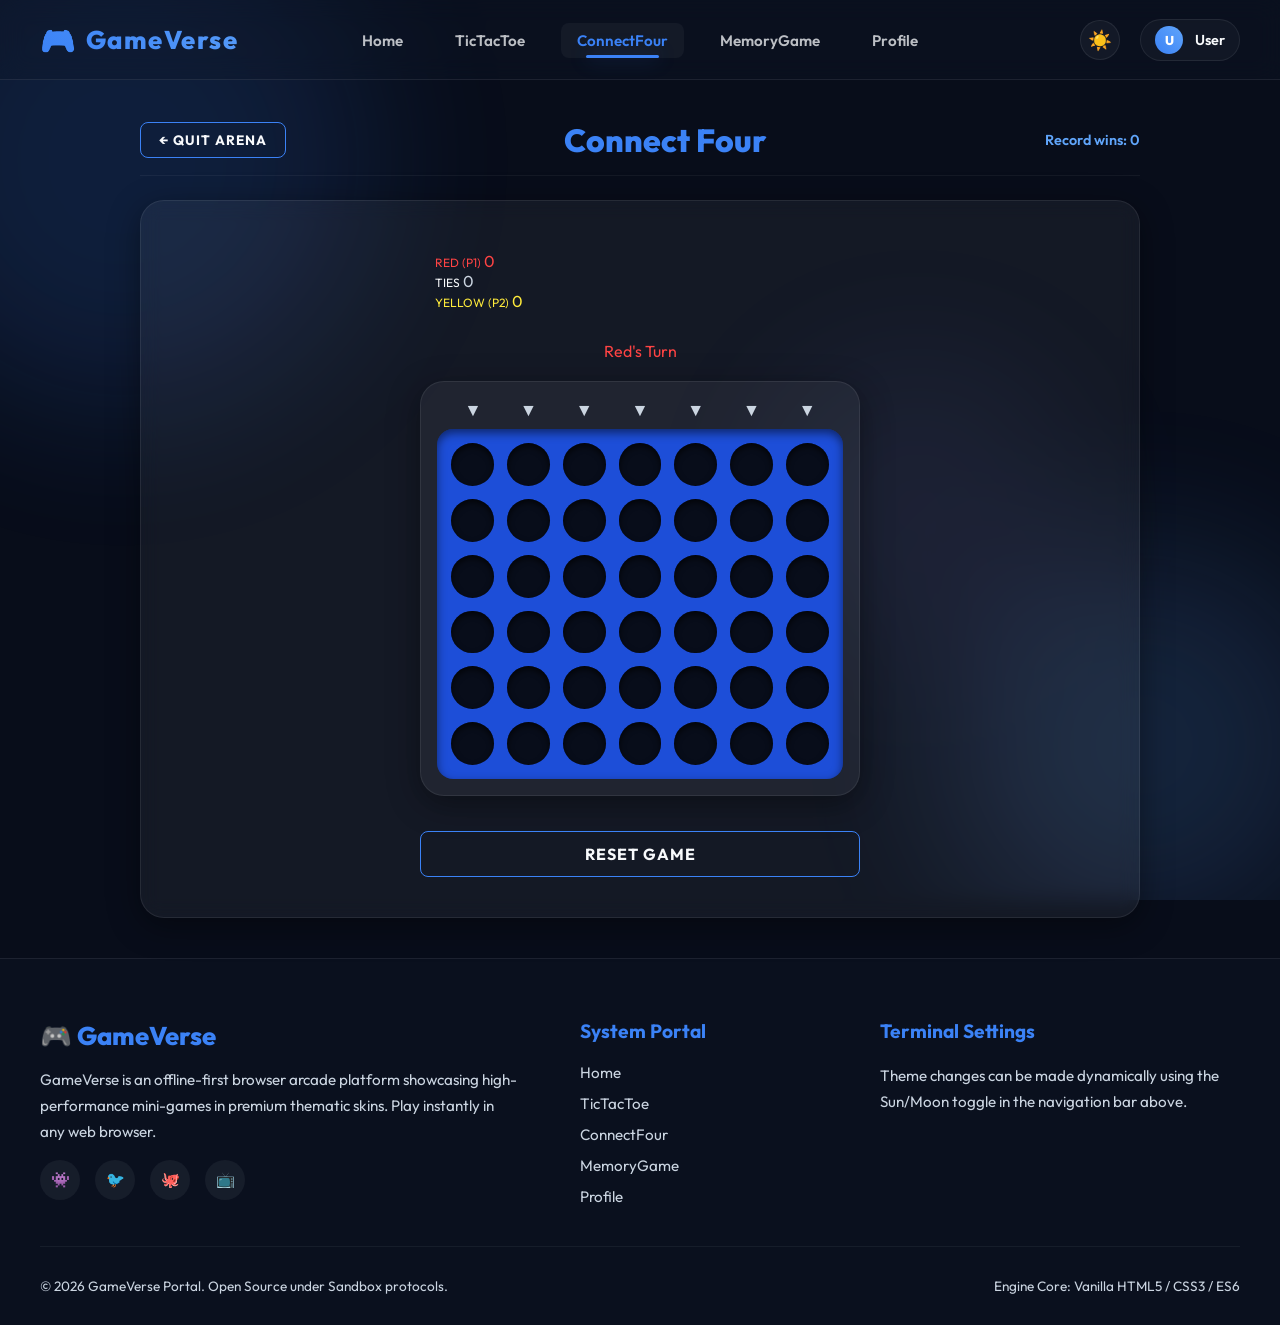
==== connectfour.html @ 1c269cae "Initialize GameVerse codebase" ====
<!DOCTYPE html>
<html lang="en">
<head>
  <meta charset="UTF-8">
  <meta name="viewport" content="width=device-width, initial-scale=1.0">
  <meta name="description" content="Play Connect Four on GameVerse. Drop tokens and align 4 in a row.">
  <title>Connect Four | GameVerse</title>
  <link rel="stylesheet" href="css/styles.css">
  <link rel="stylesheet" href="css/connectfour.css">
</head>
<body class="theme-dark">
  <!-- Background Effects -->
  <div class="background-canvas" id="bg-canvas">
    <div class="bg-shape bg-shape-1"></div>
    <div class="bg-shape bg-shape-2"></div>
    <div class="bg-shape bg-shape-3"></div>
  </div>

  <!-- Real-time Achievement Unlock Alert Banner -->
  <div class="achievement-banner" id="achievement-banner">
    <div class="achievement-banner-icon">🏆</div>
    <div class="achievement-banner-content">
      <span class="achievement-banner-label">Achievement Unlocked!</span>
      <span class="achievement-banner-title">First Victory</span>
      <span class="achievement-banner-desc">You won your first game match!</span>
    </div>
  </div>

  <!-- Header / Navigation Bar -->
  <header class="navbar">
    <a href="index.html" class="nav-brand">
      <span class="nav-brand-logo">🎮</span>
      <span>GameVerse</span>
    </a>
    
    <nav class="nav-menu" id="nav-menu">
      <ul class="nav-links">
        <li><a href="index.html">Home</a></li>
        <li><a href="tictactoe.html">TicTacToe</a></li>
        <li><a href="connectfour.html" class="active">ConnectFour</a></li>
        <li><a href="memory.html">MemoryGame</a></li>
        <li><a href="profile.html">Profile</a></li>
      </ul>
    </nav>
    
    <div class="nav-right-container">
      <button id="theme-toggle-btn" class="theme-toggle-btn" aria-label="Toggle Theme">☀️</button>
      <div class="nav-profile-widget" id="nav-profile-widget">
        <div class="nav-profile-avatar" id="nav-avatar">U</div>
        <span id="nav-username">User</span>
      </div>
    </div>
    
    <div class="burger-menu" id="burger-menu">
      <span></span>
      <span></span>
      <span></span>
    </div>
  </header>

  <!-- Play Arena Container -->
  <main id="main-content">
    <div class="play-arena-container">
      <div class="play-header">
        <a href="index.html" class="btn btn-secondary" style="padding: 8px 18px; font-size: 0.85rem;">← Quit Arena</a>
        <h2 class="play-title">Connect Four</h2>
        <div class="arena-game-stats" id="arena-game-stats" style="font-size: 0.9rem; font-weight: 600; color: var(--accent-secondary);">
          <!-- Live Records placeholder -->
        </div>
      </div>
      
      <!-- Playground viewport -->
      <div class="game-playground" id="game-playground">
        <div class="c4-container">
          <div class="rps-scoreboard" style="padding: 10px 15px; width: 100%; max-width: 440px;">
            <div class="rps-score-box">
              <span style="font-size: 0.75rem; text-transform: uppercase; color: #ff4444;">Red (P1)</span>
              <span id="c4-score-red" class="rps-score-val" style="color: #ff4444;">0</span>
            </div>
            <div class="rps-score-box">
              <span style="font-size: 0.75rem; text-transform: uppercase;">Ties</span>
              <span id="c4-score-ties" class="rps-score-val" style="color: var(--text-muted);">0</span>
            </div>
            <div class="rps-score-box">
              <span style="font-size: 0.75rem; text-transform: uppercase; color: #ffeb3b;">Yellow (P2)</span>
              <span id="c4-score-yellow" class="rps-score-val" style="color: #ffeb3b;">0</span>
            </div>
          </div>

          <div class="ttt-status" id="c4-status" style="color: #ff4444;">Red's Turn</div>

          <div class="c4-board-wrapper">
            <div class="c4-board-header" id="c4-board-header">
              <div class="c4-drop-indicator" data-col="0">▼</div>
              <div class="c4-drop-indicator" data-col="1">▼</div>
              <div class="c4-drop-indicator" data-col="2">▼</div>
              <div class="c4-drop-indicator" data-col="3">▼</div>
              <div class="c4-drop-indicator" data-col="4">▼</div>
              <div class="c4-drop-indicator" data-col="5">▼</div>
              <div class="c4-drop-indicator" data-col="6">▼</div>
            </div>
            <div class="c4-board" id="c4-board">
              <!-- Row 0 -->
              <div class="c4-cell" data-row="0" data-col="0"><div class="c4-hole"></div></div>
              <div class="c4-cell" data-row="0" data-col="1"><div class="c4-hole"></div></div>
              <div class="c4-cell" data-row="0" data-col="2"><div class="c4-hole"></div></div>
              <div class="c4-cell" data-row="0" data-col="3"><div class="c4-hole"></div></div>
              <div class="c4-cell" data-row="0" data-col="4"><div class="c4-hole"></div></div>
              <div class="c4-cell" data-row="0" data-col="5"><div class="c4-hole"></div></div>
              <div class="c4-cell" data-row="0" data-col="6"><div class="c4-hole"></div></div>
              <!-- Row 1 -->
              <div class="c4-cell" data-row="1" data-col="0"><div class="c4-hole"></div></div>
              <div class="c4-cell" data-row="1" data-col="1"><div class="c4-hole"></div></div>
              <div class="c4-cell" data-row="1" data-col="2"><div class="c4-hole"></div></div>
              <div class="c4-cell" data-row="1" data-col="3"><div class="c4-hole"></div></div>
              <div class="c4-cell" data-row="1" data-col="4"><div class="c4-hole"></div></div>
              <div class="c4-cell" data-row="1" data-col="5"><div class="c4-hole"></div></div>
              <div class="c4-cell" data-row="1" data-col="6"><div class="c4-hole"></div></div>
              <!-- Row 2 -->
              <div class="c4-cell" data-row="2" data-col="0"><div class="c4-hole"></div></div>
              <div class="c4-cell" data-row="2" data-col="1"><div class="c4-hole"></div></div>
              <div class="c4-cell" data-row="2" data-col="2"><div class="c4-hole"></div></div>
              <div class="c4-cell" data-row="2" data-col="3"><div class="c4-hole"></div></div>
              <div class="c4-cell" data-row="2" data-col="4"><div class="c4-hole"></div></div>
              <div class="c4-cell" data-row="2" data-col="5"><div class="c4-hole"></div></div>
              <div class="c4-cell" data-row="2" data-col="6"><div class="c4-hole"></div></div>
              <!-- Row 3 -->
              <div class="c4-cell" data-row="3" data-col="0"><div class="c4-hole"></div></div>
              <div class="c4-cell" data-row="3" data-col="1"><div class="c4-hole"></div></div>
              <div class="c4-cell" data-row="3" data-col="2"><div class="c4-hole"></div></div>
              <div class="c4-cell" data-row="3" data-col="3"><div class="c4-hole"></div></div>
              <div class="c4-cell" data-row="3" data-col="4"><div class="c4-hole"></div></div>
              <div class="c4-cell" data-row="3" data-col="5"><div class="c4-hole"></div></div>
              <div class="c4-cell" data-row="3" data-col="6"><div class="c4-hole"></div></div>
              <!-- Row 4 -->
              <div class="c4-cell" data-row="4" data-col="0"><div class="c4-hole"></div></div>
              <div class="c4-cell" data-row="4" data-col="1"><div class="c4-hole"></div></div>
              <div class="c4-cell" data-row="4" data-col="2"><div class="c4-hole"></div></div>
              <div class="c4-cell" data-row="4" data-col="3"><div class="c4-hole"></div></div>
              <div class="c4-cell" data-row="4" data-col="4"><div class="c4-hole"></div></div>
              <div class="c4-cell" data-row="4" data-col="5"><div class="c4-hole"></div></div>
              <div class="c4-cell" data-row="4" data-col="6"><div class="c4-hole"></div></div>
              <!-- Row 5 -->
              <div class="c4-cell" data-row="5" data-col="0"><div class="c4-hole"></div></div>
              <div class="c4-cell" data-row="5" data-col="1"><div class="c4-hole"></div></div>
              <div class="c4-cell" data-row="5" data-col="2"><div class="c4-hole"></div></div>
              <div class="c4-cell" data-row="5" data-col="3"><div class="c4-hole"></div></div>
              <div class="c4-cell" data-row="5" data-col="4"><div class="c4-hole"></div></div>
              <div class="c4-cell" data-row="5" data-col="5"><div class="c4-hole"></div></div>
              <div class="c4-cell" data-row="5" data-col="6"><div class="c4-hole"></div></div>
            </div>
          </div>

          <button id="c4-restart-btn" class="btn btn-secondary" style="width: 100%; max-width: 440px; margin-top: 15px;">Reset Game</button>
        </div>
      </div>
    </div>
  </main>

  <!-- Footer Section -->
  <footer>
    <div class="footer-content">
      <div class="footer-column">
        <div class="footer-logo">🎮 GameVerse</div>
        <p class="footer-about-text">GameVerse is an offline-first browser arcade platform showcasing high-performance mini-games in premium thematic skins. Play instantly in any web browser.</p>
        <div class="footer-socials">
          <a href="#" class="social-icon" aria-label="Discord">👾</a>
          <a href="#" class="social-icon" aria-label="X Twitter">🐦</a>
          <a href="#" class="social-icon" aria-label="GitHub">🐙</a>
          <a href="#" class="social-icon" aria-label="YouTube">📺</a>
        </div>
      </div>
      
      <div class="footer-column">
        <h4>System Portal</h4>
        <ul class="footer-links">
          <li><a href="index.html">Home</a></li>
          <li><a href="tictactoe.html">TicTacToe</a></li>
          <li><a href="connectfour.html">ConnectFour</a></li>
          <li><a href="memory.html">MemoryGame</a></li>
          <li><a href="profile.html">Profile</a></li>
        </ul>
      </div>
      
      <div class="footer-column">
        <h4>Terminal Settings</h4>
        <p class="footer-about-text" style="margin-bottom: 15px;">Theme changes can be made dynamically using the Sun/Moon toggle in the navigation bar above.</p>
      </div>
    </div>
    
    <div class="footer-bottom">
      <span>&copy; 2026 GameVerse Portal. Open Source under Sandbox protocols.</span>
      <span>Engine Core: Vanilla HTML5 / CSS3 / ES6</span>
    </div>
  </footer>

  <script src="js/state.js"></script>
  <script src="js/games/connectfour.js"></script>
  <script>
    document.addEventListener('DOMContentLoaded', () => {
      const updateStatsHeader = () => {
        const statsEl = document.getElementById('arena-game-stats');
        if (statsEl) {
          statsEl.textContent = `Record wins: ${window.GameState.stats.connectfourWins || 0}`;
        }
      };
      
      updateStatsHeader();
      window.GameState.onUpdate(updateStatsHeader);
    });
  </script>
</body>
</html>
---- css/styles.css ----
@import url('https://fonts.googleapis.com/css2?family=Outfit:wght@300;400;600;700;800&family=Share+Tech+Mono&display=swap');

/* --- Core Custom Design Tokens & Variables --- */
:root {
  --font-sans: 'Outfit', sans-serif;
  --font-mono: 'Share Tech Mono', monospace;
  
  --transition-normal: 0.3s cubic-bezier(0.25, 0.8, 0.25, 1);
  --transition-smooth: 0.5s cubic-bezier(0.4, 0, 0.2, 1);
  
  --border-radius-sm: 8px;
  --border-radius-md: 16px;
  --border-radius-lg: 24px;
  
  --nav-height: 80px;
}

/* --- Theme 1: Glassmorphism Dark (Default) --- */
body.theme-dark {
  --bg-color: #080d1a;
  --bg-secondary: rgba(15, 23, 42, 0.45);
  --bg-card: rgba(255, 255, 255, 0.05);
  --bg-glass: rgba(15, 23, 42, 0.35);
  
  --text-color: #f8fafc;
  --text-muted: #cbd5e1;
  
  --accent-color: #3b82f6;        /* Royal Blue */
  --accent-secondary: #60a5fa;    /* Sky Blue */
  --accent-tertiary: #818cf8;     /* Indigo */
  
  --glow-primary: 0 0 20px rgba(59, 130, 246, 0.4);
  --glow-secondary: 0 0 20px rgba(96, 165, 250, 0.3);
  --border-glow: 1px solid rgba(255, 255, 255, 0.08);
  
  --font-family: var(--font-sans);
  --font-heading: var(--font-sans);
  --card-shadow: 0 8px 32px 0 rgba(0, 0, 0, 0.4);
}

/* --- Theme 2: Glassmorphism Light --- */
body.theme-light {
  --bg-color: #f0f9ff;            /* Sky tint */
  --bg-secondary: rgba(255, 255, 255, 0.55);
  --bg-card: rgba(255, 255, 255, 0.65);
  --bg-glass: rgba(255, 255, 255, 0.45);
  
  --text-color: #0f172a;          /* Slate Dark */
  --text-muted: #475569;
  
  --accent-color: #1d4ed8;        /* Vivid Royal Blue */
  --accent-secondary: #2563eb;    /* Medium Blue */
  --accent-tertiary: #4f46e5;     /* Deep Indigo */
  
  --glow-primary: 0 4px 15px rgba(29, 78, 216, 0.15);
  --glow-secondary: 0 4px 15px rgba(37, 99, 213, 0.15);
  --border-glow: 1px solid rgba(15, 23, 42, 0.08);
  
  --font-family: var(--font-sans);
  --font-heading: var(--font-sans);
  --card-shadow: 0 8px 24px 0 rgba(148, 163, 184, 0.12);
}

/* --- Reset & Base Settings --- */
* {
  box-sizing: border-box;
  margin: 0;
  padding: 0;
}

body {
  background-color: var(--bg-color);
  color: var(--text-color);
  font-family: var(--font-family);
  min-height: 100vh;
  display: flex;
  flex-direction: column;
  overflow-x: hidden;
  position: relative;
  transition: background-color var(--transition-smooth), color var(--transition-normal);
}

a {
  text-decoration: none;
  color: inherit;
}

input, button, select {
  font-family: inherit;
}

/* --- Dynamic Background Canvas / Shapes --- */
.background-canvas {
  position: fixed;
  top: 0;
  left: 0;
  width: 100vw;
  height: 100vh;
  z-index: -1;
  pointer-events: none;
  overflow: hidden;
}

.bg-shape {
  position: absolute;
  border-radius: 50%;
  filter: blur(80px);
  opacity: 0.15;
  animation: floatShape 20s infinite alternate ease-in-out;
  transition: opacity var(--transition-smooth), filter var(--transition-smooth);
}

body.theme-light .bg-shape {
  opacity: 0.08;
  filter: blur(100px);
}

.bg-shape-1 {
  width: 500px;
  height: 500px;
  background-color: var(--accent-color);
  top: -10%;
  left: -10%;
}

.bg-shape-2 {
  width: 400px;
  height: 400px;
  background-color: var(--accent-secondary);
  bottom: -5%;
  right: -5%;
  animation-delay: -5s;
}

.bg-shape-3 {
  width: 300px;
  height: 300px;
  background-color: var(--accent-tertiary);
  top: 40%;
  left: 60%;
  animation-delay: -10s;
  opacity: 0.08;
}

/* --- Keyframe Animations --- */
@keyframes floatShape {
  0% { transform: translate(0, 0) rotate(0deg); }
  100% { transform: translate(50px, 40px) rotate(180deg); }
}

@keyframes pulseGlow {
  0%, 100% {
    text-shadow: 0 0 10px rgba(96, 165, 250, 0.4), 0 0 20px rgba(96, 165, 250, 0.2);
  }
  50% {
    text-shadow: 0 0 20px rgba(129, 140, 248, 0.6), 0 0 30px rgba(129, 140, 248, 0.4);
  }
}

@keyframes spin {
  0% { transform: rotate(0deg); }
  100% { transform: rotate(360deg); }
}

@keyframes slideInUp {
  from {
    opacity: 0;
    transform: translateY(30px);
  }
  to {
    opacity: 1;
    transform: translateY(0);
  }
}

/* --- Container View Setup --- */
main {
  flex: 1;
  width: 100%;
  max-width: 1400px;
  margin: 0 auto;
  padding: 40px 20px;
  position: relative;
}

.view-container {
  display: none;
  animation: slideInUp 0.4s ease-out forwards;
}

.view-container.active {
  display: block;
}

/* --- Header / Navigation Bar --- */
.navbar {
  height: var(--nav-height);
  background-color: var(--bg-glass);
  backdrop-filter: blur(12px);
  -webkit-backdrop-filter: blur(12px);
  border-bottom: var(--border-glow);
  position: sticky;
  top: 0;
  left: 0;
  width: 100%;
  z-index: 100;
  display: flex;
  align-items: center;
  justify-content: space-between;
  padding: 0 40px;
  transition: background-color var(--transition-normal), border-bottom var(--transition-normal);
}

.nav-profile-widget {
  display: flex;
  align-items: center;
  gap: 12px;
  font-size: 0.9rem;
  font-weight: 600;
  background: rgba(255, 255, 255, 0.03);
  padding: 6px 14px;
  border-radius: 50px;
  border: var(--border-glow);
  max-width: fit-content;
  transition: background var(--transition-normal);
}

body.theme-light .nav-profile-widget {
  background: rgba(15, 23, 42, 0.05);
}

.nav-profile-avatar {
  width: 28px;
  height: 28px;
  border-radius: 50%;
  background: linear-gradient(45deg, var(--accent-color), var(--accent-secondary));
  display: flex;
  align-items: center;
  justify-content: center;
  color: #fff;
  font-size: 0.8rem;
  font-weight: 800;
}

/* Navigation Links (Centered) */
.nav-menu {
  flex: 2;
  display: flex;
  justify-content: center;
}

.nav-links {
  display: flex;
  align-items: center;
  gap: 20px;
  list-style: none;
}

.nav-links a {
  font-weight: 600;
  font-size: 0.95rem;
  color: var(--text-color);
  opacity: 0.75;
  transition: all var(--transition-normal);
  padding: 8px 16px;
  border-radius: var(--border-radius-sm);
  position: relative;
}

.nav-links a:hover, .nav-links a.active {
  opacity: 1;
  color: var(--accent-color);
}

.nav-links a.active {
  background-color: rgba(255, 255, 255, 0.04);
}

body.theme-light .nav-links a.active {
  background-color: rgba(15, 23, 42, 0.04);
}

.nav-links a.active::after {
  content: '';
  position: absolute;
  bottom: 0;
  left: 20%;
  right: 20%;
  height: 3px;
  background-color: var(--accent-color);
  box-shadow: var(--glow-primary);
  border-radius: 2px;
}

/* Brand logo and theme toggle (Right Aligned) */
.nav-right-container {
  flex: 1;
  display: flex;
  align-items: center;
  justify-content: flex-end;
  gap: 20px;
}

.nav-brand {
  flex: 1;
  display: flex;
  align-items: center;
  justify-content: flex-start;
  gap: 8px;
  font-family: var(--font-heading);
  font-weight: 800;
  font-size: 1.6rem;
  letter-spacing: 1.5px;
  background: linear-gradient(45deg, var(--accent-color), var(--accent-secondary));
  -webkit-background-clip: text;
  -webkit-text-fill-color: transparent;
}

.nav-brand-logo {
  font-size: 1.8rem;
}

/* Theme toggle sun/moon icon */
.theme-toggle-btn {
  background: rgba(255, 255, 255, 0.04);
  border: var(--border-glow);
  width: 40px;
  height: 40px;
  border-radius: 50%;
  cursor: pointer;
  display: flex;
  align-items: center;
  justify-content: center;
  font-size: 1.2rem;
  transition: all var(--transition-normal);
}

body.theme-light .theme-toggle-btn {
  background: rgba(15, 23, 42, 0.04);
}

.theme-toggle-btn:hover {
  transform: scale(1.1);
  border-color: var(--accent-color);
  box-shadow: var(--glow-primary);
}

.burger-menu {
  display: none;
  flex-direction: column;
  gap: 6px;
  cursor: pointer;
  z-index: 101;
}

.burger-menu span {
  display: block;
  width: 25px;
  height: 3px;
  background-color: var(--text-color);
  transition: all var(--transition-normal);
}

.burger-menu.active span:nth-child(1) { transform: translateY(9px) rotate(45deg); }
.burger-menu.active span:nth-child(2) { opacity: 0; }
.burger-menu.active span:nth-child(3) { transform: translateY(-9px) rotate(-45deg); }

/* --- Common UI Components --- */
.btn {
  display: inline-flex;
  align-items: center;
  justify-content: center;
  gap: 10px;
  padding: 12px 28px;
  font-weight: 700;
  font-size: 1rem;
  border-radius: var(--border-radius-sm);
  cursor: pointer;
  transition: all var(--transition-normal);
  border: none;
  position: relative;
  overflow: hidden;
  text-transform: uppercase;
  letter-spacing: 1px;
}

.btn-primary {
  background: linear-gradient(45deg, var(--accent-color), var(--accent-secondary));
  color: #ffffff;
  box-shadow: var(--glow-primary);
}

.btn-primary:hover {
  transform: translateY(-2px);
  box-shadow: var(--glow-secondary);
}

.btn-secondary {
  background-color: transparent;
  color: var(--text-color);
  border: 1px solid var(--accent-color);
}

.btn-secondary:hover {
  background-color: rgba(255, 255, 255, 0.05);
  box-shadow: var(--glow-primary);
}

body.theme-light .btn-secondary:hover {
  background-color: rgba(15, 23, 42, 0.03);
}

.card {
  background-color: var(--bg-card);
  border: var(--border-glow);
  border-radius: var(--border-radius-md);
  padding: 24px;
  transition: all var(--transition-normal);
  position: relative;
  box-shadow: var(--card-shadow);
  backdrop-filter: blur(10px);
}

.card:hover {
  transform: translateY(-5px);
  border-color: var(--accent-color);
}

.page-title-section {
  text-align: center;
  margin-bottom: 40px;
}

.page-title {
  font-family: var(--font-heading);
  font-size: 3rem;
  font-weight: 800;
  margin-bottom: 12px;
  background: linear-gradient(45deg, var(--accent-color), var(--accent-secondary));
  -webkit-background-clip: text;
  -webkit-text-fill-color: transparent;
}

.page-subtitle {
  font-size: 1.2rem;
  color: var(--text-muted);
}

.section-title {
  font-family: var(--font-heading);
  font-size: 2.5rem;
  font-weight: 700;
  margin: 60px 0 30px;
  text-align: center;
}

/* --- Views Layouts --- */

/* 1. Home Page */
.hero-section {
  min-height: 70vh;
  display: flex;
  flex-direction: column;
  justify-content: center;
  align-items: center;
  text-align: center;
  padding: 60px 20px;
  position: relative;
}

.hero-title {
  font-family: var(--font-heading);
  font-size: 5rem;
  font-weight: 800;
  letter-spacing: -1px;
  margin-bottom: 20px;
  background: linear-gradient(45deg, var(--accent-color), var(--accent-secondary));
  -webkit-background-clip: text;
  -webkit-text-fill-color: transparent;
  animation: pulseGlow 4s infinite alternate;
}

.hero-subtitle {
  font-size: 1.8rem;
  font-weight: 400;
  color: var(--text-muted);
  margin-bottom: 40px;
  letter-spacing: 2px;
}

.hero-actions {
  display: flex;
  gap: 20px;
  margin-bottom: 60px;
}

.features-grid {
  display: grid;
  grid-template-columns: repeat(auto-fit, minmax(180px, 1fr));
  gap: 24px;
  width: 100%;
  margin-top: 40px;
}

.feature-item {
  display: flex;
  flex-direction: column;
  align-items: center;
  text-align: center;
}

.feature-icon {
  font-size: 2.5rem;
  margin-bottom: 12px;
  color: var(--accent-color);
}

.feature-title {
  font-weight: 700;
  margin-bottom: 8px;
}

.feature-desc {
  font-size: 0.9rem;
  color: var(--text-muted);
}

/* Games showcase grid */
.games-grid {
  display: grid;
  grid-template-columns: repeat(auto-fit, minmax(320px, 1fr));
  gap: 30px;
}

.game-showcase-card {
  display: flex;
  flex-direction: column;
  height: 100%;
}

.game-card-icon {
  font-size: 3.5rem;
  margin-bottom: 20px;
  align-self: flex-start;
  color: var(--accent-color);
}

.game-card-title {
  font-family: var(--font-heading);
  font-size: 1.6rem;
  font-weight: 700;
  margin-bottom: 12px;
}

.game-card-desc {
  color: var(--text-muted);
  font-size: 0.95rem;
  line-height: 1.6;
  margin-bottom: 24px;
  flex-grow: 1;
}

.game-card-meta {
  display: flex;
  justify-content: space-between;
  align-items: center;
  margin-bottom: 20px;
  font-size: 0.85rem;
  font-weight: 600;
}

.game-card-difficulty {
  color: var(--accent-secondary);
}

.game-card-highscore {
  color: var(--accent-tertiary);
}

/* 3. Spin the Wheel Component View */
.wheel-container-wrapper {
  display: flex;
  flex-direction: column;
  align-items: center;
  gap: 30px;
  margin-top: 20px;
}

.wheel-frame {
  position: relative;
  width: 420px;
  height: 420px;
  padding: 10px;
  border-radius: 50%;
  background: linear-gradient(135deg, var(--accent-color), var(--accent-secondary));
  box-shadow: var(--glow-primary);
  display: flex;
  align-items: center;
  justify-content: center;
}

.wheel-canvas {
  width: 100%;
  height: 100%;
  border-radius: 50%;
  background-color: var(--bg-color);
}

.wheel-pointer {
  position: absolute;
  top: -15px;
  left: 50%;
  transform: translateX(-50%);
  width: 0;
  height: 0;
  border-left: 18px solid transparent;
  border-right: 18px solid transparent;
  border-top: 36px solid var(--text-color);
  z-index: 10;
  filter: drop-shadow(0px 3px 5px rgba(0,0,0,0.5));
}

.wheel-center-pin {
  position: absolute;
  top: 50%;
  left: 50%;
  transform: translate(-50%, -50%);
  width: 50px;
  height: 50px;
  background: var(--text-color);
  border-radius: 50%;
  z-index: 5;
  box-shadow: 0 4px 10px rgba(0,0,0,0.5);
  display: flex;
  align-items: center;
  justify-content: center;
  font-size: 1.2rem;
  color: var(--bg-color);
}

/* 4. Leaderboard View */
.leaderboard-wrapper {
  max-width: 900px;
  margin: 0 auto;
}

.table-container {
  overflow-x: auto;
  margin-top: 20px;
}

.leaderboard-table {
  width: 100%;
  border-collapse: collapse;
  text-align: left;
  background-color: var(--bg-card);
  border-radius: var(--border-radius-md);
  overflow: hidden;
  box-shadow: var(--card-shadow);
  backdrop-filter: blur(10px);
}

.leaderboard-table th, .leaderboard-table td {
  padding: 18px 24px;
}

.leaderboard-table th {
  background-color: var(--bg-secondary);
  font-weight: 700;
  color: var(--accent-color);
  text-transform: uppercase;
  font-size: 0.9rem;
  letter-spacing: 1px;
  border-bottom: 2px solid var(--bg-color);
}

.leaderboard-table tr {
  border-bottom: 1px solid rgba(255, 255, 255, 0.05);
  transition: background-color var(--transition-normal);
}

body.theme-light .leaderboard-table tr {
  border-bottom: 1px solid rgba(15, 23, 42, 0.05);
}

.leaderboard-table tr:hover {
  background-color: rgba(255, 255, 255, 0.02);
}

body.theme-light .leaderboard-table tr:hover {
  background-color: rgba(15, 23, 42, 0.01);
}

.leaderboard-table tr:last-child {
  border-bottom: none;
}

.rank-badge {
  width: 28px;
  height: 28px;
  border-radius: 50%;
  display: inline-flex;
  align-items: center;
  justify-content: center;
  font-weight: bold;
  font-size: 0.95rem;
}

.rank-badge.rank-1 { background-color: #ffd700; color: #000000; }
.rank-badge.rank-2 { background-color: #c0c0c0; color: #000000; }
.rank-badge.rank-3 { background-color: #cd7f32; color: #000000; }
.rank-badge.rank-other { background-color: rgba(255,255,255,0.1); color: var(--text-color); }

body.theme-light .rank-badge.rank-other {
  background-color: rgba(15, 23, 42, 0.1);
}

/* 5. Profile / Achievements Dashboard */
.profile-grid {
  display: grid;
  grid-template-columns: 1fr 2fr;
  gap: 30px;
  margin-top: 20px;
}

@media (max-width: 900px) {
  .profile-grid { grid-template-columns: 1fr; }
}

.profile-card {
  display: flex;
  flex-direction: column;
  align-items: center;
  text-align: center;
}

.profile-avatar-large {
  width: 100px;
  height: 100px;
  border-radius: 50%;
  background: linear-gradient(45deg, var(--accent-color), var(--accent-secondary));
  display: flex;
  align-items: center;
  justify-content: center;
  color: #fff;
  font-size: 3rem;
  margin-bottom: 20px;
  box-shadow: var(--glow-primary);
}

.profile-username {
  font-family: var(--font-heading);
  font-size: 1.8rem;
  font-weight: 700;
  margin-bottom: 10px;
}

.profile-stats-grid {
  display: grid;
  grid-template-columns: repeat(3, 1fr);
  gap: 15px;
  width: 100%;
  margin-top: 24px;
}

.profile-stat-box {
  background: rgba(255, 255, 255, 0.03);
  border: var(--border-glow);
  padding: 15px 10px;
  border-radius: var(--border-radius-sm);
  display: flex;
  flex-direction: column;
  align-items: center;
}

body.theme-light .profile-stat-box {
  background: rgba(15, 23, 42, 0.03);
}

.profile-stat-val {
  font-family: var(--font-heading);
  font-size: 1.5rem;
  font-weight: 700;
  color: var(--accent-color);
  margin-bottom: 4px;
}

.profile-stat-lbl {
  font-size: 0.75rem;
  color: var(--text-muted);
  text-transform: uppercase;
}

.achievements-section-title {
  font-family: var(--font-heading);
  font-size: 1.6rem;
  margin-bottom: 20px;
  color: var(--accent-secondary);
}

.achievements-grid {
  display: grid;
  grid-template-columns: repeat(auto-fill, minmax(280px, 1fr));
  gap: 20px;
}

.achievement-card {
  display: flex;
  align-items: center;
  gap: 20px;
  background: var(--bg-card);
  border: var(--border-glow);
  padding: 16px 20px;
  border-radius: var(--border-radius-md);
  transition: all var(--transition-normal);
  opacity: 0.4; /* locked */
}

.achievement-card.unlocked {
  opacity: 1;
  border-color: var(--accent-color);
  box-shadow: var(--glow-primary);
}

.achievement-icon {
  font-size: 2.2rem;
  flex-shrink: 0;
  filter: grayscale(1);
  transition: filter var(--transition-normal);
}

.achievement-card.unlocked .achievement-icon {
  filter: grayscale(0);
}

.achievement-info {
  display: flex;
  flex-direction: column;
}

.achievement-title {
  font-weight: 700;
  font-size: 1rem;
  margin-bottom: 4px;
}

.achievement-desc {
  font-size: 0.8rem;
  color: var(--text-muted);
}

/* 6. Static About / Contact Views */
.static-page-wrapper {
  max-width: 800px;
  margin: 0 auto;
  line-height: 1.8;
}

.static-page-wrapper h3 {
  font-family: var(--font-heading);
  margin: 30px 0 15px;
  color: var(--accent-color);
}

.contact-form {
  display: flex;
  flex-direction: column;
  gap: 20px;
  margin-top: 30px;
}

.form-group {
  display: flex;
  flex-direction: column;
  gap: 8px;
}

.form-group label {
  font-weight: 600;
  font-size: 0.9rem;
}

.form-control {
  background-color: var(--bg-secondary);
  border: var(--border-glow);
  color: var(--text-color);
  padding: 14px 20px;
  border-radius: var(--border-radius-sm);
  outline: none;
  font-size: 1rem;
  transition: border-color var(--transition-normal);
}

.form-control:focus {
  border-color: var(--accent-color);
}

body.theme-light .form-control {
  background-color: rgba(255, 255, 255, 0.8);
  color: #0f172a;
}

/* --- Global Play Arena View --- */
.play-arena-container {
  display: flex;
  flex-direction: column;
  align-items: center;
  max-width: 1000px;
  margin: 0 auto;
}

.play-header {
  display: flex;
  justify-content: space-between;
  align-items: center;
  width: 100%;
  margin-bottom: 24px;
  border-bottom: 1px solid rgba(255, 255, 255, 0.05);
  padding-bottom: 15px;
}

body.theme-light .play-header {
  border-bottom: 1px solid rgba(15, 23, 42, 0.05);
}

.play-title {
  font-family: var(--font-heading);
  font-size: 2rem;
  font-weight: 800;
  color: var(--accent-color);
}

.game-playground {
  width: 100%;
  background-color: var(--bg-card);
  border: var(--border-glow);
  border-radius: var(--border-radius-lg);
  padding: 40px;
  box-shadow: var(--card-shadow);
  display: flex;
  flex-direction: column;
  align-items: center;
  justify-content: center;
  min-height: 500px;
  backdrop-filter: blur(10px);
}

/* --- Modals / Overlays --- */
.modal-overlay {
  position: fixed;
  top: 0;
  left: 0;
  width: 100vw;
  height: 100vh;
  background-color: rgba(0, 0, 0, 0.8);
  z-index: 1000;
  display: none;
  align-items: center;
  justify-content: center;
  backdrop-filter: blur(8px);
  padding: 20px;
}

.modal-overlay.show {
  display: flex;
}

.modal-content {
  background-color: var(--bg-secondary);
  border: var(--border-glow);
  border-radius: var(--border-radius-lg);
  padding: 40px;
  max-width: 480px;
  width: 100%;
  box-shadow: var(--card-shadow);
  text-align: center;
  animation: slideInUp 0.3s ease-out forwards;
}

body.theme-light .modal-content {
  background-color: #ffffff;
}

.modal-title {
  font-family: var(--font-heading);
  font-size: 2rem;
  margin-bottom: 15px;
  color: var(--accent-color);
}

.modal-desc {
  color: var(--text-muted);
  font-size: 0.95rem;
  line-height: 1.6;
  margin-bottom: 30px;
}

.modal-input {
  width: 100%;
  margin-bottom: 24px;
}

/* Achievement Notification Banner */
.achievement-banner {
  position: fixed;
  top: 100px;
  right: 40px;
  width: 320px;
  background-color: var(--bg-secondary);
  border: 2px solid var(--accent-color);
  box-shadow: var(--glow-primary);
  border-radius: var(--border-radius-md);
  padding: 16px 20px;
  display: flex;
  align-items: center;
  gap: 15px;
  z-index: 9999;
  transform: translate(150%, 0);
  opacity: 0;
  transition: transform 0.5s cubic-bezier(0.175, 0.885, 0.32, 1.275), opacity 0.5s;
  pointer-events: none;
  backdrop-filter: blur(10px);
}

.achievement-banner.show {
  transform: translate(0, 0);
  opacity: 1;
}

.achievement-banner-icon {
  font-size: 2.2rem;
  animation: spin 3s infinite linear;
}

.achievement-banner-content {
  display: flex;
  flex-direction: column;
}

.achievement-banner-label {
  font-size: 0.75rem;
  text-transform: uppercase;
  color: var(--accent-secondary);
  font-weight: 700;
  letter-spacing: 1px;
}

.achievement-banner-title {
  font-weight: 800;
  font-size: 1.05rem;
  margin: 2px 0;
}

.achievement-banner-desc {
  font-size: 0.75rem;
  color: var(--text-muted);
}

/* --- Footer Section --- */
footer {
  background-color: var(--bg-glass);
  border-top: var(--border-glow);
  padding: 60px 40px 30px;
  margin-top: auto;
  font-size: 0.95rem;
  transition: background-color var(--transition-normal);
}

.footer-content {
  max-width: 1400px;
  margin: 0 auto;
  display: grid;
  grid-template-columns: 2fr 1fr 1.5fr;
  gap: 60px;
  margin-bottom: 40px;
}

@media (max-width: 900px) {
  .footer-content {
    grid-template-columns: 1fr;
    gap: 40px;
  }
}

.footer-column h4 {
  font-family: var(--font-heading);
  font-size: 1.2rem;
  font-weight: 700;
  margin-bottom: 20px;
  color: var(--accent-color);
}

.footer-logo {
  font-family: var(--font-heading);
  font-size: 1.6rem;
  font-weight: 800;
  margin-bottom: 15px;
  color: var(--accent-color);
}

.footer-about-text {
  color: var(--text-muted);
  line-height: 1.7;
}

.footer-links {
  list-style: none;
  display: flex;
  flex-direction: column;
  gap: 12px;
}

.footer-links a {
  color: var(--text-muted);
  transition: color var(--transition-normal);
}

.footer-links a:hover {
  color: var(--accent-color);
}

.footer-socials {
  display: flex;
  gap: 15px;
  margin-top: 15px;
}

.social-icon {
  width: 40px;
  height: 40px;
  background-color: rgba(255, 255, 255, 0.05);
  border-radius: 50%;
  display: flex;
  align-items: center;
  justify-content: center;
  transition: all var(--transition-normal);
}

body.theme-light .social-icon {
  background-color: rgba(15, 23, 42, 0.05);
}

.social-icon:hover {
  background-color: var(--accent-color);
  color: #fff;
}

.footer-bottom {
  max-width: 1400px;
  margin: 0 auto;
  border-top: 1px solid rgba(255, 255, 255, 0.05);
  padding-top: 30px;
  display: flex;
  justify-content: space-between;
  align-items: center;
  color: var(--text-muted);
  font-size: 0.85rem;
}

body.theme-light .footer-bottom {
  border-top: 1px solid rgba(15, 23, 42, 0.05);
}

@media (max-width: 600px) {
  .footer-bottom {
    flex-direction: column;
    gap: 15px;
    text-align: center;
  }
}

/* --- Route Animations --- */
.route-transitioning {
  opacity: 0;
  transform: scale(0.98);
  transition: opacity 0.2s ease, transform 0.2s ease;
}

/* --- Hamburger Menu Responsive Styles --- */
@media (max-width: 992px) {
  .navbar {
    padding: 0 24px;
  }
  
  .burger-menu {
    display: flex;
    margin-left: 20px;
  }
  
  .nav-menu {
    position: fixed;
    top: var(--nav-height);
    left: 0;
    width: 100vw;
    height: calc(100vh - var(--nav-height));
    background-color: var(--bg-color);
    border-top: var(--border-glow);
    display: flex;
    flex-direction: column;
    align-items: center;
    justify-content: center;
    gap: 30px;
    transform: translateY(-120%);
    opacity: 0;
    transition: transform 0.4s cubic-bezier(0.4, 0, 0.2, 1), opacity 0.4s;
    pointer-events: none;
    z-index: 99;
  }
  
  .nav-menu.open {
    transform: translateY(0);
    opacity: 1;
    pointer-events: all;
  }
  
  .nav-links {
    flex-direction: column;
    gap: 20px;
  }
  
  .nav-links a {
    font-size: 1.3rem;
  }
  
  .nav-profile-widget {
    flex: none;
    order: 1;
  }
  
  .nav-right-container {
    flex: none;
    order: 2;
  }
}
---- css/connectfour.css ----
/* --- Connect Four (c4) styling --- */
.c4-container {
  display: flex;
  flex-direction: column;
  align-items: center;
  gap: 20px;
  width: 100%;
  max-width: 460px;
}

.c4-board-wrapper {
  background: var(--bg-card);
  border: var(--border-glow);
  border-radius: var(--border-radius-lg);
  padding: 16px;
  width: 100%;
  max-width: 440px;
  box-shadow: var(--card-shadow);
  display: flex;
  flex-direction: column;
  align-items: center;
}

.c4-board-header {
  display: grid;
  grid-template-columns: repeat(7, 1fr);
  width: 100%;
  margin-bottom: 8px;
  padding: 0 8px;
}

.c4-drop-indicator {
  text-align: center;
  font-size: 1.1rem;
  color: var(--text-muted);
  cursor: pointer;
  transition: all var(--transition-normal);
}

.c4-drop-indicator:hover {
  color: var(--accent-color);
  transform: translateY(3px);
}

.c4-board {
  display: grid;
  grid-template-columns: repeat(7, 1fr);
  grid-template-rows: repeat(6, 1fr);
  gap: 8px;
  width: 100%;
  background-color: #1d4ed8; /* blue grid */
  border-radius: var(--border-radius-md);
  padding: 12px;
  box-shadow: inset 0 4px 10px rgba(0,0,0,0.5);
  position: relative;
}

.c4-cell {
  aspect-ratio: 1;
  display: flex;
  align-items: center;
  justify-content: center;
}

.c4-hole {
  width: 90%;
  height: 90%;
  border-radius: 50%;
  background-color: #080d1a; /* visual cutout hole */
  box-shadow: inset 0 3px 6px rgba(0,0,0,0.7);
  display: flex;
  align-items: center;
  justify-content: center;
  overflow: hidden;
  transition: background-color var(--transition-smooth);
}

body.theme-light .c4-hole {
  background-color: #f0f9ff;
}

.c4-token {
  width: 90%;
  height: 90%;
  border-radius: 50%;
  box-shadow: inset 0 2px 4px rgba(255,255,255,0.4), 0 3px 5px rgba(0,0,0,0.4);
  position: relative;
}

.c4-token.red {
  background: radial-gradient(circle at 35% 35%, #ff5252, #c62828);
  border: 1px solid #b71c1c;
}

.c4-token.yellow {
  background: radial-gradient(circle at 35% 35%, #fff59d, #fbc02d);
  border: 1px solid #f57f17;
}

/* Slide Down falling animation rules based on final row coordinates */
@keyframes drop0 { from { transform: translateY(-110%); } to { transform: translateY(0); } }
@keyframes drop1 { from { transform: translateY(-210%); } to { transform: translateY(0); } }
@keyframes drop2 { from { transform: translateY(-310%); } to { transform: translateY(0); } }
@keyframes drop3 { from { transform: translateY(-410%); } to { transform: translateY(0); } }
@keyframes drop4 { from { transform: translateY(-510%); } to { transform: translateY(0); } }
@keyframes drop5 { from { transform: translateY(-610%); } to { transform: translateY(0); } }

.c4-drop-r0 { animation: drop0 0.25s cubic-bezier(0.55, 0.055, 0.675, 0.19) forwards; }
.c4-drop-r1 { animation: drop1 0.3s cubic-bezier(0.55, 0.055, 0.675, 0.19) forwards; }
.c4-drop-r2 { animation: drop2 0.35s cubic-bezier(0.55, 0.055, 0.675, 0.19) forwards; }
.c4-drop-r3 { animation: drop3 0.4s cubic-bezier(0.55, 0.055, 0.675, 0.19) forwards; }
.c4-drop-r4 { animation: drop4 0.45s cubic-bezier(0.55, 0.055, 0.675, 0.19) forwards; }
.c4-drop-r5 { animation: drop5 0.5s cubic-bezier(0.55, 0.055, 0.675, 0.19) forwards; }

.winner-glow {
  animation: c4WinFlash 0.5s infinite alternate;
}

@keyframes c4WinFlash {
  from { filter: brightness(1) drop-shadow(0 0 0px transparent); }
  to { filter: brightness(1.3) drop-shadow(0 0 10px #fff); }
}
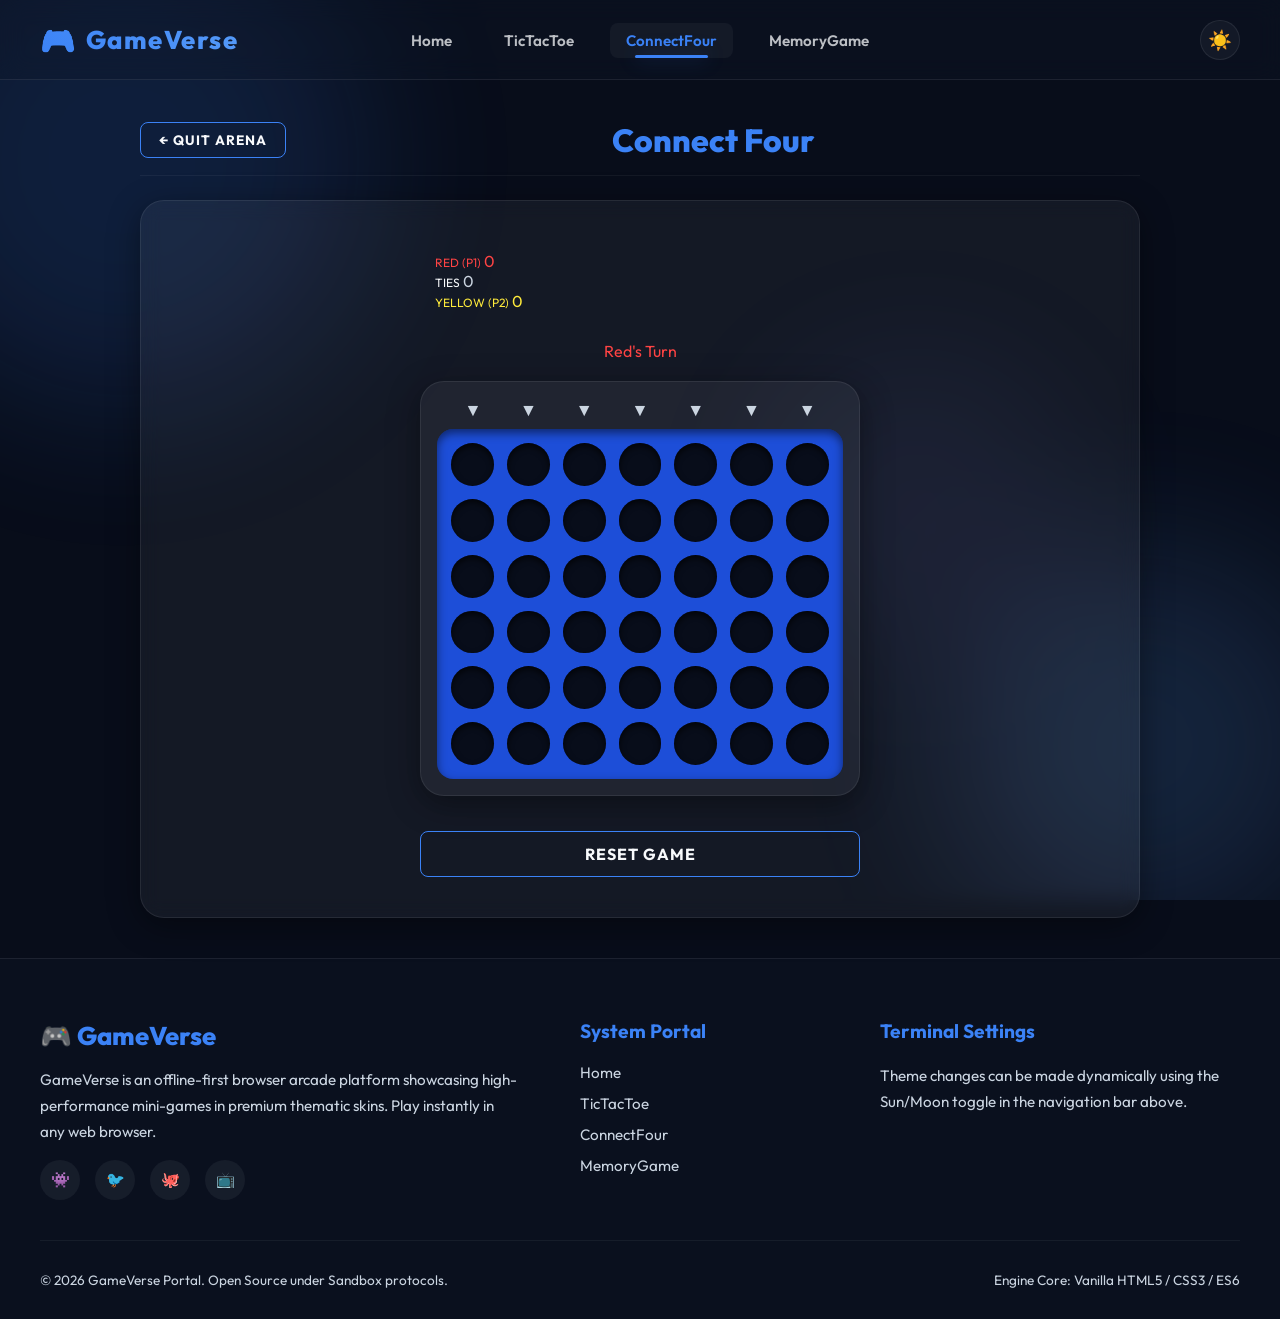
==== commit 96e2ea48: "Remove state.js, user profile, achievements, card metadata, and Spotlight Features Grid" ====
--- a/connectfour.html
+++ b/connectfour.html
@@ -16,15 +16,6 @@
     <div class="bg-shape bg-shape-3"></div>
   </div>
 
-  <!-- Real-time Achievement Unlock Alert Banner -->
-  <div class="achievement-banner" id="achievement-banner">
-    <div class="achievement-banner-icon">🏆</div>
-    <div class="achievement-banner-content">
-      <span class="achievement-banner-label">Achievement Unlocked!</span>
-      <span class="achievement-banner-title">First Victory</span>
-      <span class="achievement-banner-desc">You won your first game match!</span>
-    </div>
-  </div>
 
   <!-- Header / Navigation Bar -->
   <header class="navbar">
@@ -39,16 +30,11 @@
         <li><a href="tictactoe.html">TicTacToe</a></li>
         <li><a href="connectfour.html" class="active">ConnectFour</a></li>
         <li><a href="memory.html">MemoryGame</a></li>
-        <li><a href="profile.html">Profile</a></li>
       </ul>
     </nav>
     
     <div class="nav-right-container">
       <button id="theme-toggle-btn" class="theme-toggle-btn" aria-label="Toggle Theme">☀️</button>
-      <div class="nav-profile-widget" id="nav-profile-widget">
-        <div class="nav-profile-avatar" id="nav-avatar">U</div>
-        <span id="nav-username">User</span>
-      </div>
     </div>
     
     <div class="burger-menu" id="burger-menu">
@@ -178,7 +164,6 @@
           <li><a href="tictactoe.html">TicTacToe</a></li>
           <li><a href="connectfour.html">ConnectFour</a></li>
           <li><a href="memory.html">MemoryGame</a></li>
-          <li><a href="profile.html">Profile</a></li>
         </ul>
       </div>
       
@@ -194,20 +179,7 @@
     </div>
   </footer>
 
-  <script src="js/state.js"></script>
   <script src="js/games/connectfour.js"></script>
-  <script>
-    document.addEventListener('DOMContentLoaded', () => {
-      const updateStatsHeader = () => {
-        const statsEl = document.getElementById('arena-game-stats');
-        if (statsEl) {
-          statsEl.textContent = `Record wins: ${window.GameState.stats.connectfourWins || 0}`;
-        }
-      };
-      
-      updateStatsHeader();
-      window.GameState.onUpdate(updateStatsHeader);
-    });
-  </script>
+  <script src="js/app.js"></script>
 </body>
 </html>
